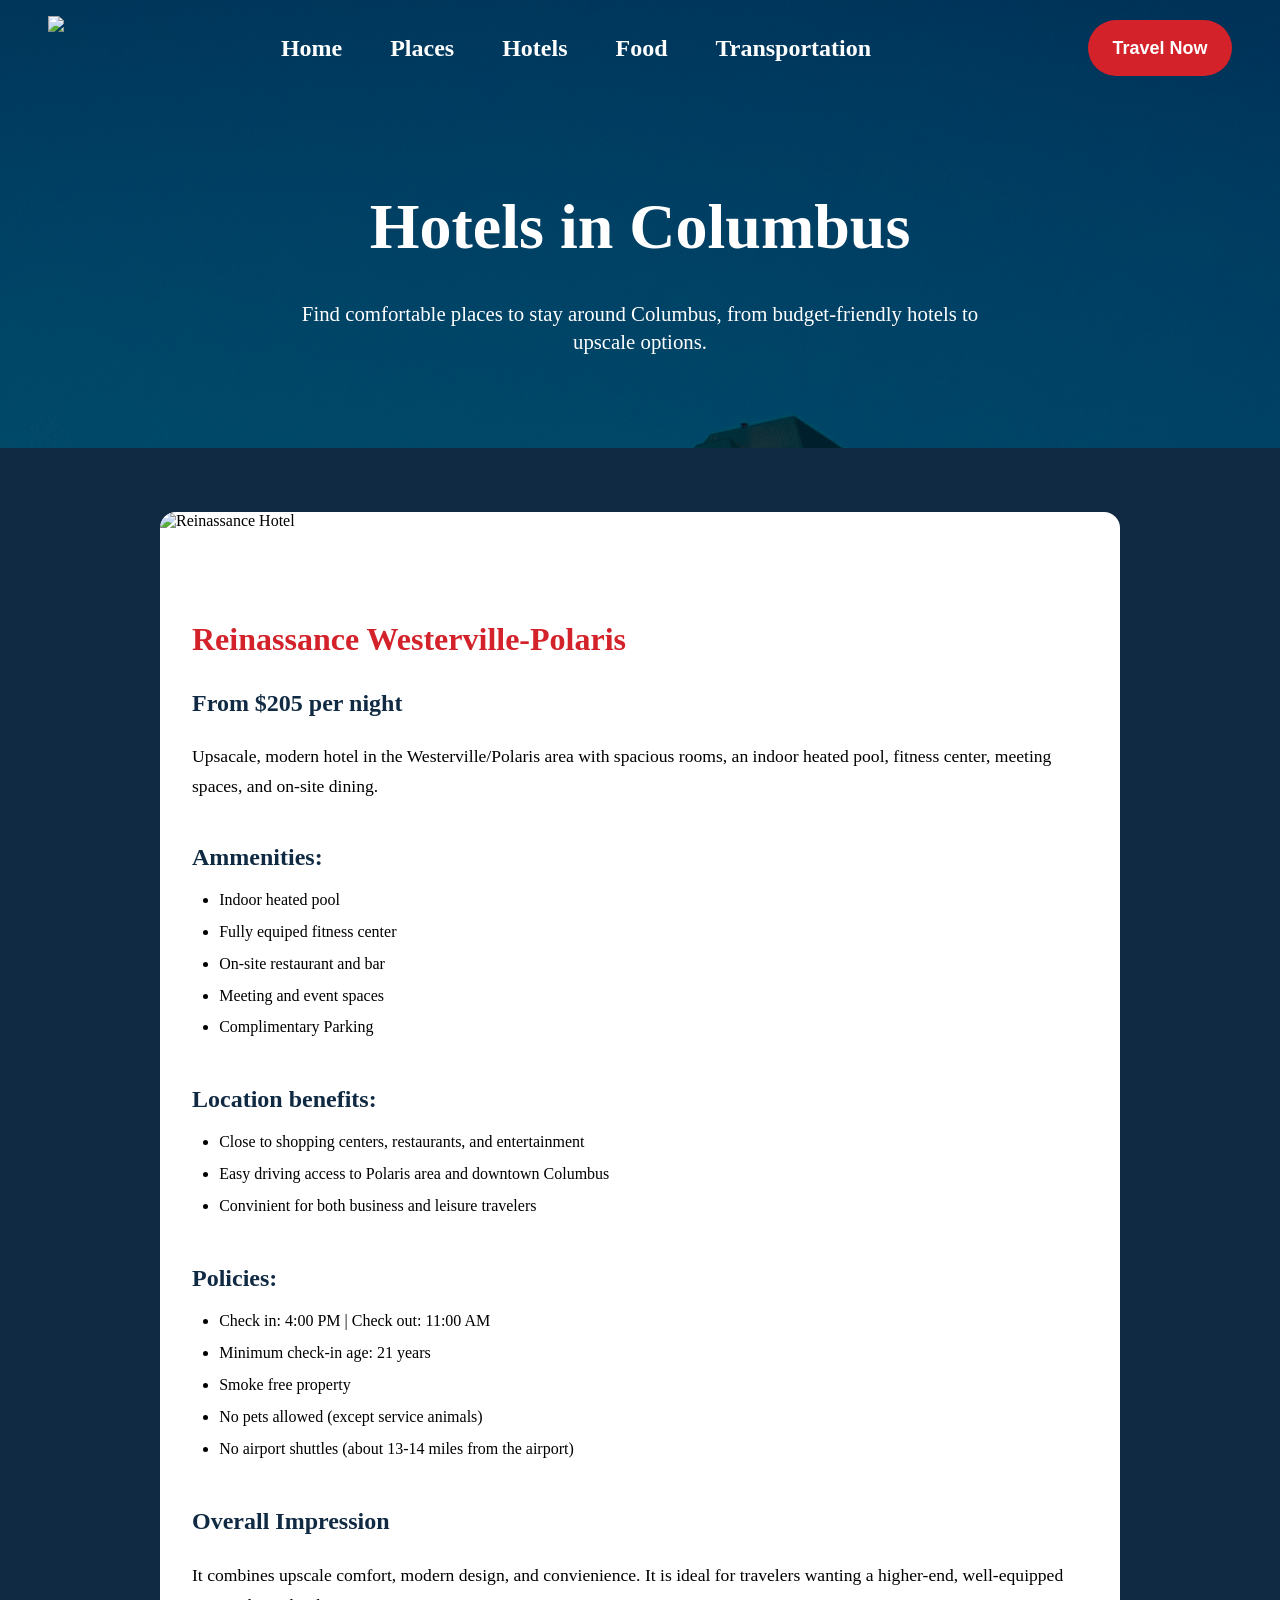
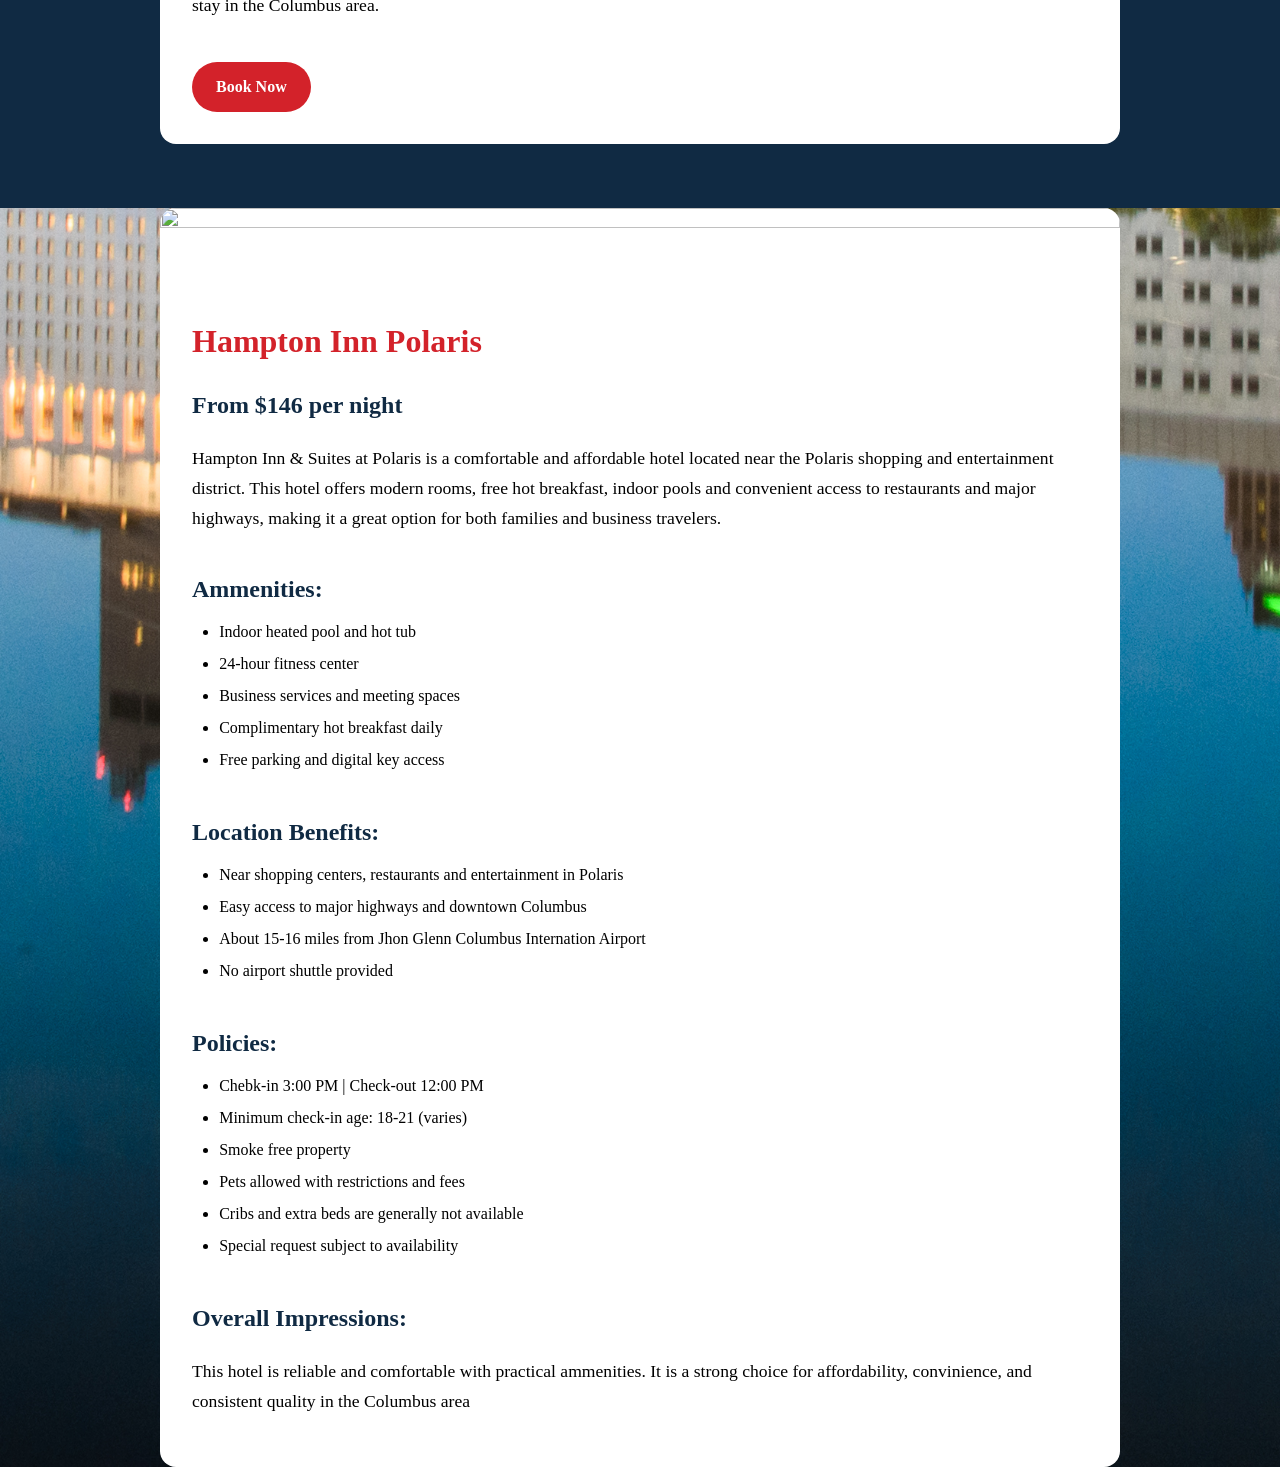
==== hotels.html @ d7c91e6f "Alejandra Quintero 5/20/2026 1:01 pm" ====
<!DOCTYPE html>
<html lang="en">
<head>
    <meta charset="UTF-8">
    <meta name="viewport" content="width=device-width, initial-scale=1.0">
    <title>Hotels</title>
    <link rel = "stylesheet" href = "stylesheet.css">
    <script src="https://kit.fontawesome.com/469e185b0f.js" crossorigin="anonymous"></script>


</head>


<body>
    <!--NAVBAR SECTION -->


    <nav class = "navbar">
        <a href="index.html" id = "navlogo">


        <img class = "img" src = "./Resources/Columbus_LogoLockUp_Red_RGB.png"></a>
        <div class = "hamburguer">
            &#9776;
        </div>
        <ul class = "navbar_menu">
            <li><a class = "nav_links" href = "index.html">Home</a></li>
            <li><a class = "nav_links" href = "places.html">Places</a></li>
            <li><a class = "nav_links" href = "hotels.html">Hotels</a></li>
            <li><a class = "nav_links" href = "food.html">Food</a></li>
            <li><a class = "nav_links" href = "transportation.html">Transportation</a></li>
        </ul>
        <button
            class = "travel_button">Travel Now</button>
        </nav>
<!--NAVBAR SECTION ENDS-->
<section>
<div class = "hotels_hero">
    <h1>Hotels in Columbus</h1>
    <p>Find comfortable places to stay around Columbus, from budget-friendly hotels to
        upscale options.
    </p>
</div>
<div class = "hotels_section">
    <div class = "hotel">
        <img src = "resources/reinassance hotel.webp" alt = "Reinassance Hotel">
        <div class = "hotel_content">
        <h2> Reinassance Westerville-Polaris</h2>
        <h3> From $205 per night</h3>
        <p> Upsacale, modern hotel in the Westerville/Polaris area with spacious rooms,
            an indoor heated pool, fitness center, meeting spaces, and on-site dining.
        </p>
        <h3>Ammenities:</h3>
        <ul>
            <li>Indoor heated pool</li>
            <li> Fully equiped fitness center</li>
            <li>On-site restaurant and bar</li>
            <li>Meeting and event spaces</li>
            <li>Complimentary Parking</li>


        </ul>
        <h3>Location benefits:</h3>
        <ul>
            <li>Close to shopping centers, restaurants, and entertainment</li>
            <li>Easy driving access to Polaris area and downtown Columbus</li>
            <li>Convinient for both business and leisure travelers</li>
        </ul>


        <h3>Policies:</h3>
        <ul>
            <li>Check in: 4:00 PM | Check out: 11:00 AM</li>
            <li>Minimum check-in age: 21 years </li>
            <li> Smoke free property </li>
            <li>No pets allowed (except service animals)</li>
            <li>No airport shuttles (about 13-14 miles from the airport)</li>


        </ul>


        <h3>Overall Impression</h3>
        <p> It combines upscale comfort, modern design, and convienience. It is ideal
            for travelers wanting a higher-end, well-equipped stay in the Columbus area.
        </p>
        <a href = "https://www.marriott.com/en-us/hotels/cmhrw-renaissance-columbus-westerville-polaris-hotel/overview/" class = "places_button">Book Now</a>
    </div>
    </div>
</div>
    <div class = "hotel">
        <img src = " alt = "Hilton Easton">
        <div class = "hotel_content">
        <h2> Hampton Inn Polaris </h2>
        <h3> From $146 per night</h3>
        <p>  Hampton Inn & Suites at Polaris is a comfortable and affordable hotel located near the
            Polaris shopping and entertainment district. This hotel offers modern rooms, free hot breakfast,
            indoor pools and convenient access to restaurants and major highways, making it a great option
            for both families and business travelers.  
        </p>
        <h3>Ammenities:</h3>
        <ul>
            <li>Indoor heated pool and hot tub</li>
            <li> 24-hour fitness center</li>
            <li>Business services and meeting spaces</li>
            <li> Complimentary hot breakfast daily </li>
            <li> Free parking and digital key access </li>


           
        </ul>


        <h3> Location Benefits:</h3>
        <ul>
            <li>Near shopping centers, restaurants and entertainment in Polaris</li>
            <li>Easy access to major highways and downtown Columbus </li>
            <li> About 15-16 miles from Jhon Glenn Columbus Internation Airport </li>
            <li> No airport shuttle provided </li>
        </ul>


        <h3>Policies:</h3>
        <ul>
            <li> Chebk-in 3:00 PM | Check-out 12:00 PM </li>
            <li>Minimum check-in age: 18-21 (varies)</li>
            <li>Smoke free property</li>
            <li>Pets allowed with restrictions and fees </li>
            <li>Cribs and extra beds are generally not available</li>
            <li>Special request subject to availability</li>
        </ul>


        <h3>Overall Impressions:</h3>
        <p> This hotel is reliable and comfortable with practical ammenities. It is a
            strong choice for affordability, convinience, and consistent quality in the
            Columbus area
        </p>


    </div>
</section>
---- stylesheet.css ----
*{
    box-sizing: border-box;
}




body{
    margin: 0;
    font-family: Gotham Book;
    background-image: url(./resources/Columbus\ May\ 2017-163-20170527.jpg);
    background-size: cover;
    background-position: center;
    background-repeat: no-repeat;
    overflow-x: hidden;  


}




/*NAVBAR STYLING */
 
.navbar{
    background-color: transparent;
    height: 6rem;
    top: 0;
    left: 0;
    display: flex;  
    flex-direction: row;
    align-items: center;
    justify-content: space-between;
    width: 100%;
    position: absolute;
    z-index: 10;
    padding: 0 3rem;
    box-sizing: border-box;


}


.img{
 height: 4rem;
 width: auto;
}


.hamburguer{
    display: none;
}
#navlogo{
    /* background-size: 100%; */
    display: flex;  
    align-items: center;
    text-decoration: none;
    /* background-clip: none; */
}






.navbar_menu{
    display: flex;
    /* flex-direction: row; */
    /* margin-bottom: 1rem;  */
    list-style: none;
    align-items: center;
    justify-content: center;
    /* margin-top: 1.5rem; */
    gap: 3rem;
    margin: 0;
    padding: 0;


}


.nav_links{
    /* padding-right: 7rem;
    padding-top: 1rem;  */
   
     font-size: 1.5rem;
    text-decoration: none;
    color: white;
    font-weight: bold;
    transition: color 0.3s ease, transform 0.3s ease;
    display: inline-block;
}


.nav_links:hover{
    color: #d3222a;
    transition: all .3s ease-in-out;
    transform: scale(1.05);
}
/* .nav_items{
    text-decoration: none;
    list-style: none;
    color: black;
    font-weight: bold;
    font-size:  2rem;
    display: inline-block;
    transition: 0.3s ease, color 0.3s ease;
} */


.travel_button{
    height: 3.5rem;
    width: 9rem;
    border-radius: 2.3rem;
    background-color: #d3222a;
    color: white;
    font-weight: bold;
    border: none;
    font-size: large;
    text-align: center;
    align-items: right;
    cursor: pointer;
    /* margin-right: 7rem;
    margin-top: 0.5rem; */
   


}


.travel_button:hover{
    color: white;
    transition: all .3s ease-in-out;
    transform: scale(1.05);
}




/*NAVBAR STYLING ENDS ********************************/


/*HERO STYLING ******************************/


.hero{
    height: 75rem;
    width: 100%;
/*
    background-image: url(./resources/Columbus\ May\ 2017-163-20170527.jpg);
    background-size: cover;
    background-position: center;
    background-repeat: no-repeat; */


    position: relative;
    box-sizing: border-box;
    padding-bottom: 4rem;
    overflow-x: hidden;








}


.hero_content{
    width: 100%;
    display: flex;
    justify-content: center;
}




.hero_p{
    color: white;
    font-size: 1.2rem;
    /* max-width: 60rem;  */
    width: 100%;
    text-align: center;  
    padding: 0 2rem;
    line-height: 1.8;
    margin: 0  auto;
}


.welcome_box{
    background: rgba(40,40,40,0.65);
    padding: 2rem 3rem;
    border-radius: 0.5rem;
    width: 100%;
    height: auto;
    backdrop-filter: blur(0.7rem);
    text-align: center;
    margin: 36rem auto 0 auto;
   


}


.hero_content h1{
  color: white;
  font-size: 4rem;
  margin-top: 1.5rem;
}






.hero_content h2{
    color: black;
    font-weight: bolder;
    font-size: 1.9rem;
}


.accordeon{
    background-color: #102a43;
    height: 80rem;
   


}
.accordeon h2{
    text-align: center;  
    font-size: 2rem;
    color: white;
}


.hero_container h2{
    color: black;
}


.card{
    display: flex;
    flex-direction: column;
    border-bottom: 1px solid hsl(275,100%,97%);
    padding-bottom: 1.5rem;


    background: white;
    padding: 2rem;
 


}


.card_p{
    display: none;
    margin: 0;
    line-height: 24px;
    color: black;
    font-size: 1.2rem;
    transition: all .3s ease-in-out;
}


.card.active .card_p, .card.active{
    display: block;
}


.title{
    display: flex;
    justify-content: space-between;
    align-items: center;
    gap: 1rem;
}


.title h3{
    font-size: 1.5rem;
    transition: color 0.3s ease-in-out;
}


.title:hover h3{
    color: #d3222a;


}


.hero_container{
    background: white;
    display: flex;  
    flex-direction: column;  
    margin-top: 2rem;
    width: 55rem;
    margin: 2rem auto;
    border-radius: 1rem;
    border: 0.06 solid lightgray;  
    overflow: hidden;
}


.plus-icon{
    width:2rem;
    height: 2rem;
}


.card_p, .card_img{
    display: none;
}


.card_img{
    width: 100%;
    height: 18rem;
    object-fit: cover;
    border-radius: 0.8rem;
    margin-top: 1rem;
   
}






/*HERO STYLING ENDS *********************************/
/*FOOTER STYLING *************/


.footer{
    background-color: #081c2c;
    width: 100%;
    position: relative;
    z-index: 5;
    padding: 3rem;


    display: flex;
    justify-content: space-between;
    align-items: flex-start;




}


.footer_section{
    display: flex;
    flex-direction: column;
    gap: 0.8rem;
    text-decoration: none;
    padding-left: 1rem;
    align-items: center;
    text-align: center;
    flex: 1;




   
}


.footer_section h3{
    color: #d3222a;
    text-decoration: none;
    text-align: center;
    font-size: 2rem;
    font-weight: bold;
    margin-top: -0.2rem;


 
}


.footer_section h2{
    margin: 0;
    color: #d3222a;  
    text-align: center;
    font-size: 2rem;
    font-weight: bold;


}


.footer_section a{
    color: white;
    text-decoration: none;
    font-size: 1.5rem;
    transition: all .3 ease;
    align-items: center;
    text-align: center;
}




.footer_section a:hover{
    color: #d3222a;
    transform: scale(1.05);


}


.footer_logo{
 height: 3.7rem;
 width: auto;
 display: block;
 /* padding: 1rem;
 align-items: left;
 /* margin-left: -4rem; */
 /* margin-bottom: 1rem;   */


}




.media_icons{
    display: flex;
    flex-direction: row;
    justify-content: space-evenly;
    align-items: center;
    margin-top: 1rem;
    width: 20rem;
   




}


.media_icons a{
    font-size: 2.5rem;
    color: white;
    transition: all .3s ease;
   
}


.media_icons a:hover{
    color: #d3222a;
    transform: scale(1.1);
}


/*Plces page styling */


.places_hero{
    min-height: 28rem;
    background: rgba(0,0,0,0.55);
    display: flex;
    flex-direction: column;
    justify-content: center;  
    align-items: center;
    color: white;
    padding: 8rem 2rem 4rem 2rem;
    text-align: center;
}


.places_hero h1{
    font-size: 4rem;
    margin-bottom: 1rem;
}


.places_hero p{
    max-width: 45rem;
    font-size: 1.3rem;
    line-height: 1.7;  
    margin: 0 auto;
}


.places_section{
    background-color: #102a43;
    display: flex;
    flex-direction: column;
    gap: 3rem;
}


.place_card{
    background: white;  
    width: 90%;
    margin: 0 auto;
    display: flex;
    gap: 2rem;
    border-radius: 1rem;
    overflow: hidden;
}


.place_img{
    flex: 1;
}


.place_img img{
    width: 100%;
    height: 100%;
    object-fit: cover;
    display: block;
}
.place_content{
    flex: 1;
    display: flex;
    flex-direction: column;
    justify-content: center;  
    padding: 2rem;
}


.place_content h2{
    color: #d3222a;
    font-size: 2rem;
    margin-bottom: 1rem;
}
.place_content p{
    color: black;
    font-size: 1.2rem;
    line-height: 1.7;
}
.places_button{
    background: #d3222a;
    color: white;  
    text-decoration: none;
    width: fit-content;
    padding: 1rem 1.5rem;  
    border-radius: 2rem;
    margin-top: 1rem;
    font-weight: bold;
    transition: .3 all ease;
}


.places_button:hover{
    background: #d3222a;
    color: white;
    transform: scale(1.05);
    transition: all .3s ease-in-out;
}




/* HOTELS PAGE */
.hotel{
    background: white;
    width: 90%;
    max-width: 60rem;
    margin: 0 auto;
    display: flex;
    flex-direction: column;
    border-radius: 1rem;
    overflow: hidden;
}
.hotels_hero{
    min-height: 28rem;
    background: rgba(0,0,0,0.55);
    display: flex;
    flex-direction: column;
    justify-content: center;
    align-items: center;
    text-align: center;
    color: white;
    padding: 8rem 2rem 4rem 2rem;
}


.hotels_hero h1{
    font-size: 4rem;
    margin-bottom: 1rem;
}
.hotels_hero p{
    max-width: 45rem;
    font-size: 1.3rem;
    line-height: 1.7rem;
}


.hotels_section{
    background-color: #102a43;
    display: flex;
    flex-direction: column;
    gap: 3rem;
    padding: 4rem 2rem;


}


.hotel{
    background: white;
    width: 90%;
    margin: 0 auto;
    border-radius: 1rem;
    overflow: hidden;
    display: flex;
    gap: 2rem;
}


.hotel img{
    height: 100%;
    width: 100%;
    object-fit: cover;
    display: block;
}
.hotel_content{
    flex: 1;
    display: flex;
    flex-direction: column;
    justify-content: center;
    padding: 2rem;
}


.hotel_content h2{
    color: #d3222a;
    font-size: 2rem;
    margin-bottom: 0.5rem;
}


.hotel_content h3{
    color: #102a43;
    font-size: 1.5rem;
    margin-bottom: 0.5rem;


}
.hotel_content p{
    color: black;
    font-size: 1.1rem;
    line-height: 1.7;
}


.hotel_content ul{
    padding-left: 1.7rem;
    margin-top: 0.5rem;
}
.hotel_content li{
    font-size: 1rem;
    line-height: 1.6;
    margin-bottom: 0.4rem;




}


.hotel_content .places_button{
    display: inline-block;
    background: #d3222a;
    color: white;
    text-decoration: none;
    font-weight: bold;
    padding: 1rem 1.5rem;
    border-radius: 2rem;
    margin-top: 1.5rem;
    transition: all .3s ease;
}


.hotel_content .places_button:hover{


    transform: scale(1.05);
    transition: all .3s ease-in-out;
}
/* MOBILE VIEW */


@media screen and (max-width: 48rem) {


    .navbar{
        flex-direction: column;
        height: auto;
        padding: 1rem;
        gap: 1rem;
    }


    .navbar_menu{
        flex-direction: column;
        gap: 1.5rem;


    }


    .nav_links{
        font-size: 1.2rem;


    }


    .hamburguer{
        display: block;
        font-size: 2.5rem;
        color: white;
        cursor: pointer;
    }


    .travel_button{
        width: 100%;
        max-width: 12rem;
        margin: 0;


    }


    .hero{
        height: auto;
        padding: 8rem 1rem 4rem 1rem;


    }


    .welcome_box{
        width: 90%;
        height: auto;
        margin: 10rem auto 0 auto;
        padding: 2rem;
    }


    .hero_content h1{
        font-size: 2.5rem;


    }


    .hero_p{
        font-size: 1rem;
        line-height: 1.6;


    }


    .hero_container{
        width: 90%;
    }


    .title h3{
        font-size: 1.1rem;
    }


    .card_p{
        font-size: 1rem;
    }


    .card_img{
        height: 12rem;


    }


    .footer{
        flex-direction: column;
        align-items: center;
        text-align: center;
        gap: 3rem;
    }


    .media_icons{
        width: auto;
        gap: 1rem;


    }


}
*{
    box-sizing: border-box;
}




body{
    margin: 0;
    font-family: Gotham Book;
    background-image: url(./resources/Columbus\ May\ 2017-163-20170527.jpg);
    background-size: cover;
    background-position: center;
    background-repeat: no-repeat;
    overflow-x: hidden;  


}




/*NAVBAR STYLING */
 
.navbar{
    background-color: transparent;
    height: 6rem;
    top: 0;
    left: 0;
    display: flex;  
    flex-direction: row;
    align-items: center;
    justify-content: space-between;
    width: 100%;
    position: absolute;
    z-index: 10;
    padding: 0 3rem;
    box-sizing: border-box;


}


.img{
 height: 4rem;
 width: auto;
}


.hamburguer{
    display: none;
}
#navlogo{
    /* background-size: 100%; */
    display: flex;  
    align-items: center;
    text-decoration: none;
    /* background-clip: none; */
}






.navbar_menu{
    display: flex;
    /* flex-direction: row; */
    /* margin-bottom: 1rem;  */
    list-style: none;
    align-items: center;
    justify-content: center;
    /* margin-top: 1.5rem; */
    gap: 3rem;
    margin: 0;
    padding: 0;


}


.nav_links{
    /* padding-right: 7rem;
    padding-top: 1rem;  */
   
     font-size: 1.5rem;
    text-decoration: none;
    color: white;
    font-weight: bold;
    transition: color 0.3s ease, transform 0.3s ease;
    display: inline-block;
}


.nav_links:hover{
    color: #d3222a;
    transition: all .3s ease-in-out;
    transform: scale(1.05);
}
/* .nav_items{
    text-decoration: none;
    list-style: none;
    color: black;
    font-weight: bold;
    font-size:  2rem;
    display: inline-block;
    transition: 0.3s ease, color 0.3s ease;
} */


.travel_button{
    height: 3.5rem;
    width: 9rem;
    border-radius: 2.3rem;
    background-color: #d3222a;
    color: white;
    font-weight: bold;
    border: none;
    font-size: large;
    text-align: center;
    align-items: right;
    cursor: pointer;
    /* margin-right: 7rem;
    margin-top: 0.5rem; */
   


}


.travel_button:hover{
    color: white;
    transition: all .3s ease-in-out;
    transform: scale(1.05);
}




/*NAVBAR STYLING ENDS ********************************/


/*HERO STYLING ******************************/


.hero{
    height: 75rem;
    width: 100%;
/*
    background-image: url(./resources/Columbus\ May\ 2017-163-20170527.jpg);
    background-size: cover;
    background-position: center;
    background-repeat: no-repeat; */


    position: relative;
    box-sizing: border-box;
    padding-bottom: 4rem;
    overflow-x: hidden;








}


.hero_content{
    width: 100%;
    display: flex;
    justify-content: center;
}




.hero_p{
    color: white;
    font-size: 1.2rem;
    /* max-width: 60rem;  */
    width: 100%;
    text-align: center;  
    padding: 0 2rem;
    line-height: 1.8;
    margin: 0  auto;
}


.welcome_box{
    background: rgba(40,40,40,0.65);
    padding: 2rem 3rem;
    border-radius: 0.5rem;
    width: 100%;
    height: auto;
    backdrop-filter: blur(0.7rem);
    text-align: center;
    margin: 36rem auto 0 auto;
   


}


.hero_content h1{
  color: white;
  font-size: 4rem;
  margin-top: 1.5rem;
}






.hero_content h2{
    color: black;
    font-weight: bolder;
    font-size: 1.9rem;
}


.accordeon{
    background-color: #102a43;
    height: 80rem;
   


}
.accordeon h2{
    text-align: center;  
    font-size: 2rem;
    color: white;
}


.hero_container h2{
    color: black;
}


.card{
    display: flex;
    flex-direction: column;
    border-bottom: 1px solid hsl(275,100%,97%);
    padding-bottom: 1.5rem;


    background: white;
    padding: 2rem;
 


}


.card_p{
    display: none;
    margin: 0;
    line-height: 24px;
    color: black;
    font-size: 1.2rem;
    transition: all .3s ease-in-out;
}


.card.active .card_p, .card.active{
    display: block;
}


.title{
    display: flex;
    justify-content: space-between;
    align-items: center;
    gap: 1rem;
}


.title h3{
    font-size: 1.5rem;
    transition: color 0.3s ease-in-out;
}


.title:hover h3{
    color: #d3222a;


}


.hero_container{
    background: white;
    display: flex;  
    flex-direction: column;  
    margin-top: 2rem;
    width: 55rem;
    margin: 2rem auto;
    border-radius: 1rem;
    border: 0.06 solid lightgray;  
    overflow: hidden;
}


.plus-icon{
    width:2rem;
    height: 2rem;
}


.card_p, .card_img{
    display: none;
}


.card_img{
    width: 100%;
    height: 18rem;
    object-fit: cover;
    border-radius: 0.8rem;
    margin-top: 1rem;
   
}






/*HERO STYLING ENDS *********************************/
/*FOOTER STYLING *************/


.footer{
    background-color: #081c2c;
    width: 100%;
    position: relative;
    z-index: 5;
    padding: 3rem;


    display: flex;
    justify-content: space-between;
    align-items: flex-start;




}


.footer_section{
    display: flex;
    flex-direction: column;
    gap: 0.8rem;
    text-decoration: none;
    padding-left: 1rem;
    align-items: center;
    text-align: center;
    flex: 1;




   
}


.footer_section h3{
    color: #d3222a;
    text-decoration: none;
    text-align: center;
    font-size: 2rem;
    font-weight: bold;
    margin-top: -0.2rem;


 
}


.footer_section h2{
    margin: 0;
    color: #d3222a;  
    text-align: center;
    font-size: 2rem;
    font-weight: bold;


}


.footer_section a{
    color: white;
    text-decoration: none;
    font-size: 1.5rem;
    transition: all .3 ease;
    align-items: center;
    text-align: center;
}




.footer_section a:hover{
    color: #d3222a;
    transform: scale(1.05);


}


.footer_logo{
 height: 3.7rem;
 width: auto;
 display: block;
 /* padding: 1rem;
 align-items: left;
 /* margin-left: -4rem; */
 /* margin-bottom: 1rem;   */


}




.media_icons{
    display: flex;
    flex-direction: row;
    justify-content: space-evenly;
    align-items: center;
    margin-top: 1rem;
    width: 20rem;
   




}


.media_icons a{
    font-size: 2.5rem;
    color: white;
    transition: all .3s ease;
   
}


.media_icons a:hover{
    color: #d3222a;
    transform: scale(1.1);
}


/*Plces page styling */


.places_hero{
    min-height: 28rem;
    background: rgba(0,0,0,0.55);
    display: flex;
    flex-direction: column;
    justify-content: center;  
    align-items: center;
    color: white;
    padding: 8rem 2rem 4rem 2rem;
    text-align: center;
}


.places_hero h1{
    font-size: 4rem;
    margin-bottom: 1rem;
}


.places_hero p{
    max-width: 45rem;
    font-size: 1.3rem;
    line-height: 1.7;  
    margin: 0 auto;
}


.places_section{
    background-color: #102a43;
    display: flex;
    flex-direction: column;
    gap: 3rem;
}


.place_card{
    background: white;  
    width: 90%;
    margin: 0 auto;
    display: flex;
    gap: 2rem;
    border-radius: 1rem;
    overflow: hidden;
}


.place_img{
    flex: 1;
}


.place_img img{
    width: 100%;
    height: 100%;
    object-fit: cover;
    display: block;
}
.place_content{
    flex: 1;
    display: flex;
    flex-direction: column;
    justify-content: center;  
    padding: 2rem;
}


.place_content h2{
    color: #d3222a;
    font-size: 2rem;
    margin-bottom: 1rem;
}
.place_content p{
    color: black;
    font-size: 1.2rem;
    line-height: 1.7;
}
.places_button{
    background: #d3222a;
    color: white;  
    text-decoration: none;
    width: fit-content;
    padding: 1rem 1.5rem;  
    border-radius: 2rem;
    margin-top: 1rem;
    font-weight: bold;
    transition: .3 all ease;
}


.places_button:hover{
    background: #d3222a;
    color: white;
    transform: scale(1.05);
    transition: all .3s ease-in-out;
}




/* HOTELS PAGE */
.hotel{
    background: white;
    width: 90%;
    max-width: 60rem;
    margin: 0 auto;
    display: flex;
    flex-direction: column;
    border-radius: 1rem;
    overflow: hidden;
}
.hotels_hero{
    min-height: 28rem;
    background: rgba(0,0,0,0.55);
    display: flex;
    flex-direction: column;
    justify-content: center;
    align-items: center;
    text-align: center;
    color: white;
    padding: 8rem 2rem 4rem 2rem;
}


.hotels_hero h1{
    font-size: 4rem;
    margin-bottom: 1rem;
}
.hotels_hero p{
    max-width: 45rem;
    font-size: 1.3rem;
    line-height: 1.7rem;
}


.hotels_section{
    background-color: #102a43;
    display: flex;
    flex-direction: column;
    gap: 3rem;
    padding: 4rem 2rem;


}


.hotel{
    background: white;
    width: 90%;
    margin: 0 auto;
    border-radius: 1rem;
    overflow: hidden;
    display: flex;
    gap: 2rem;
}


.hotel img{
    height: 100%;
    width: 100%;
    object-fit: cover;
    display: block;
}
.hotel_content{
    flex: 1;
    display: flex;
    flex-direction: column;
    justify-content: center;
    padding: 2rem;
}


.hotel_content h2{
    color: #d3222a;
    font-size: 2rem;
    margin-bottom: 0.5rem;
}


.hotel_content h3{
    color: #102a43;
    font-size: 1.5rem;
    margin-bottom: 0.5rem;


}
.hotel_content p{
    color: black;
    font-size: 1.1rem;
    line-height: 1.7;
}


.hotel_content ul{
    padding-left: 1.7rem;
    margin-top: 0.5rem;
}
.hotel_content li{
    font-size: 1rem;
    line-height: 1.6;
    margin-bottom: 0.4rem;




}


.hotel_content .places_button{
    display: inline-block;
    background: #d3222a;
    color: white;
    text-decoration: none;
    font-weight: bold;
    padding: 1rem 1.5rem;
    border-radius: 2rem;
    margin-top: 1.5rem;
    transition: all .3s ease;
}


.hotel_content .places_button:hover{


    transform: scale(1.05);
    transition: all .3s ease-in-out;
}
/* MOBILE VIEW */


@media screen and (max-width: 48rem) {


    .navbar{
        flex-direction: column;
        height: auto;
        padding: 1rem;
        gap: 1rem;
    }


    .navbar_menu{
        flex-direction: column;
        gap: 1.5rem;


    }


    .nav_links{
        font-size: 1.2rem;


    }


    .hamburguer{
        display: block;
        font-size: 2.5rem;
        color: white;
        cursor: pointer;
    }


    .travel_button{
        width: 100%;
        max-width: 12rem;
        margin: 0;


    }


    .hero{
        height: auto;
        padding: 8rem 1rem 4rem 1rem;


    }


    .welcome_box{
        width: 90%;
        height: auto;
        margin: 10rem auto 0 auto;
        padding: 2rem;
    }


    .hero_content h1{
        font-size: 2.5rem;


    }


    .hero_p{
        font-size: 1rem;
        line-height: 1.6;


    }


    .hero_container{
        width: 90%;
    }


    .title h3{
        font-size: 1.1rem;
    }


    .card_p{
        font-size: 1rem;
    }


    .card_img{
        height: 12rem;


    }


    .footer{
        flex-direction: column;
        align-items: center;
        text-align: center;
        gap: 3rem;
    }


    .media_icons{
        width: auto;
        gap: 1rem;


    }


}
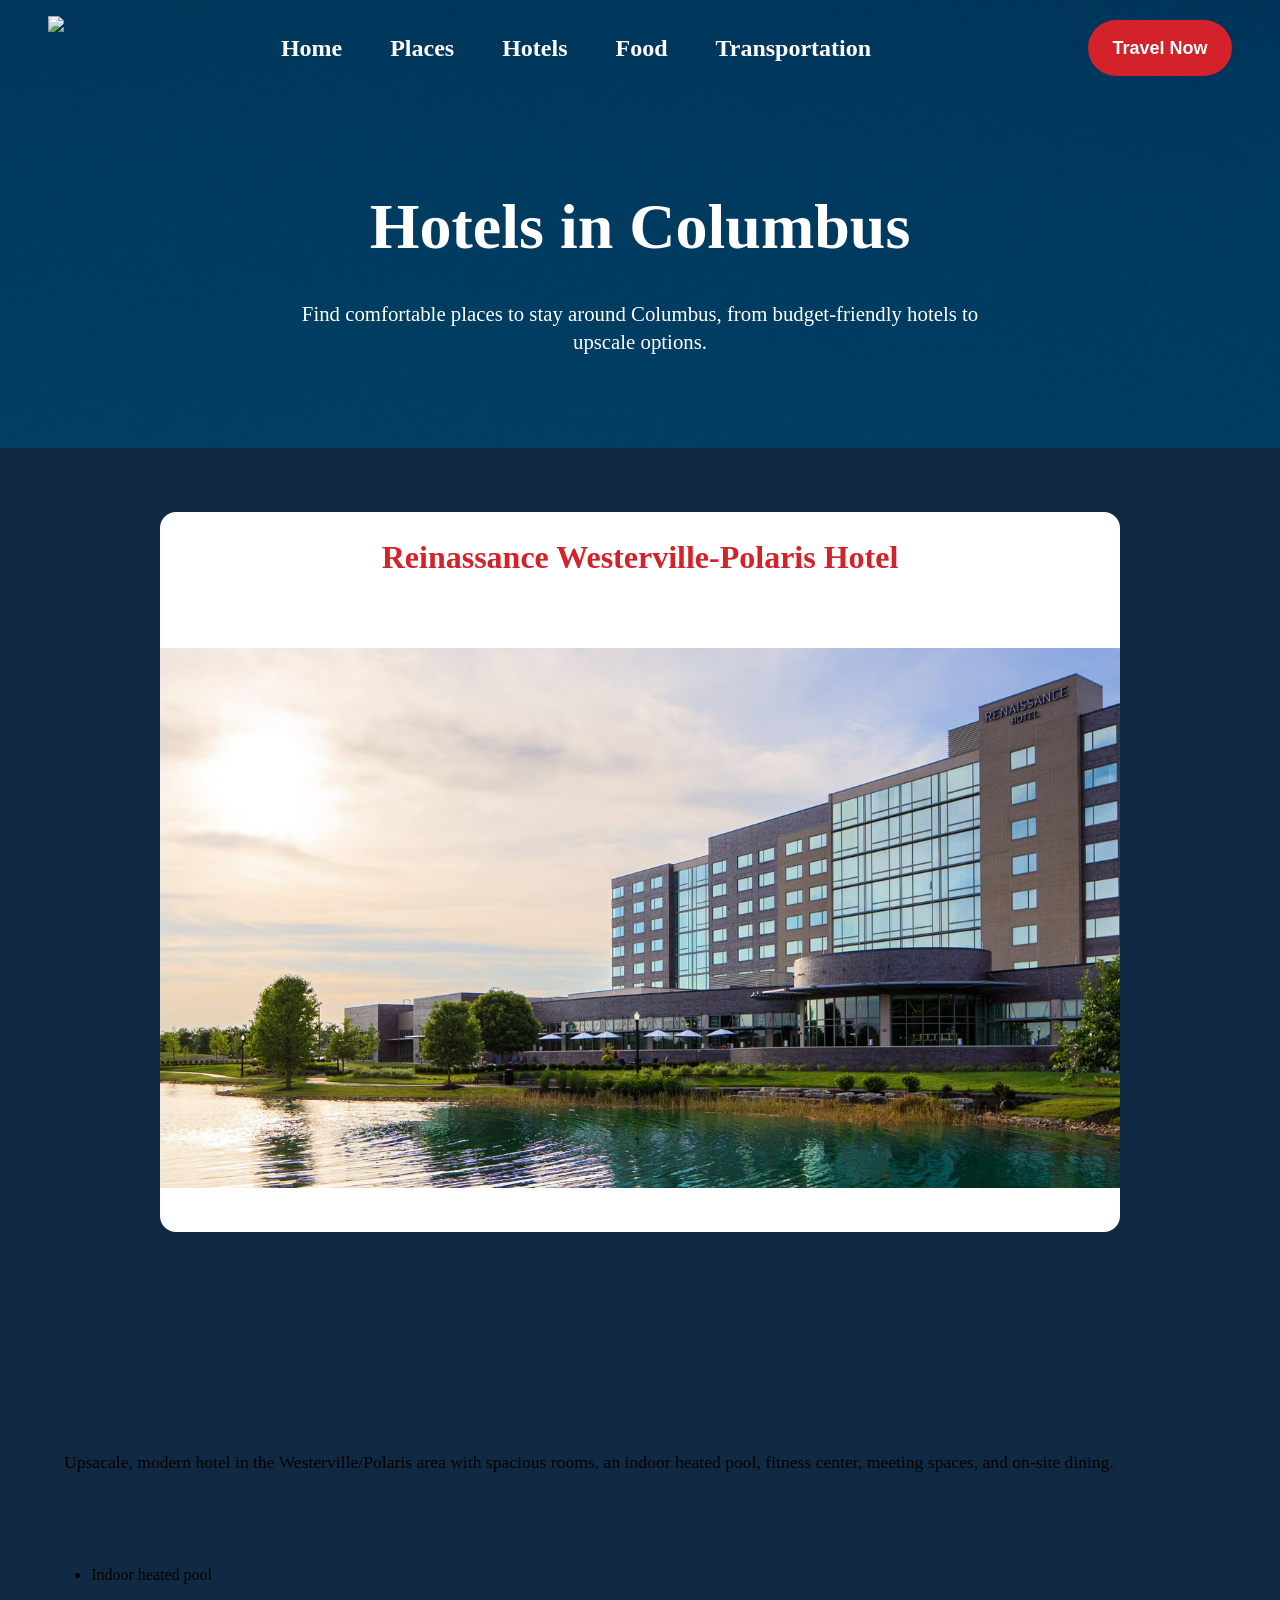
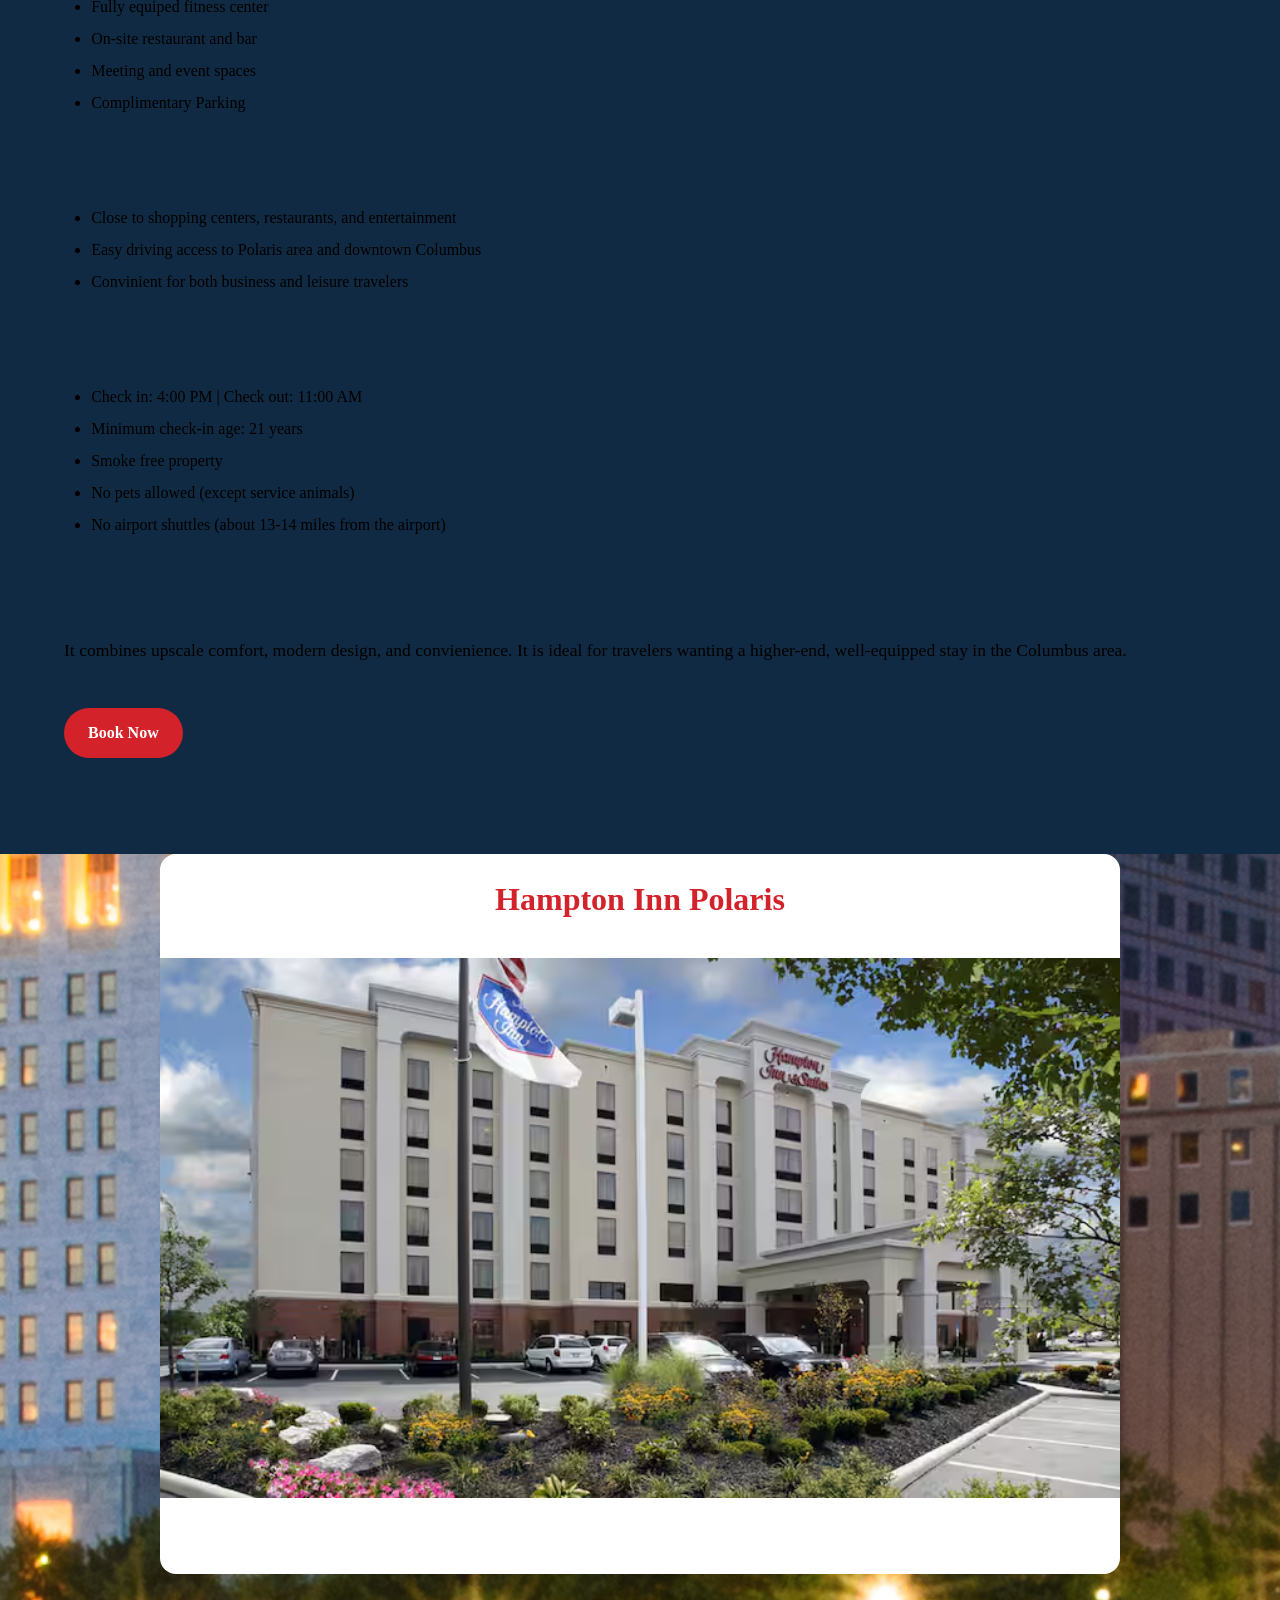
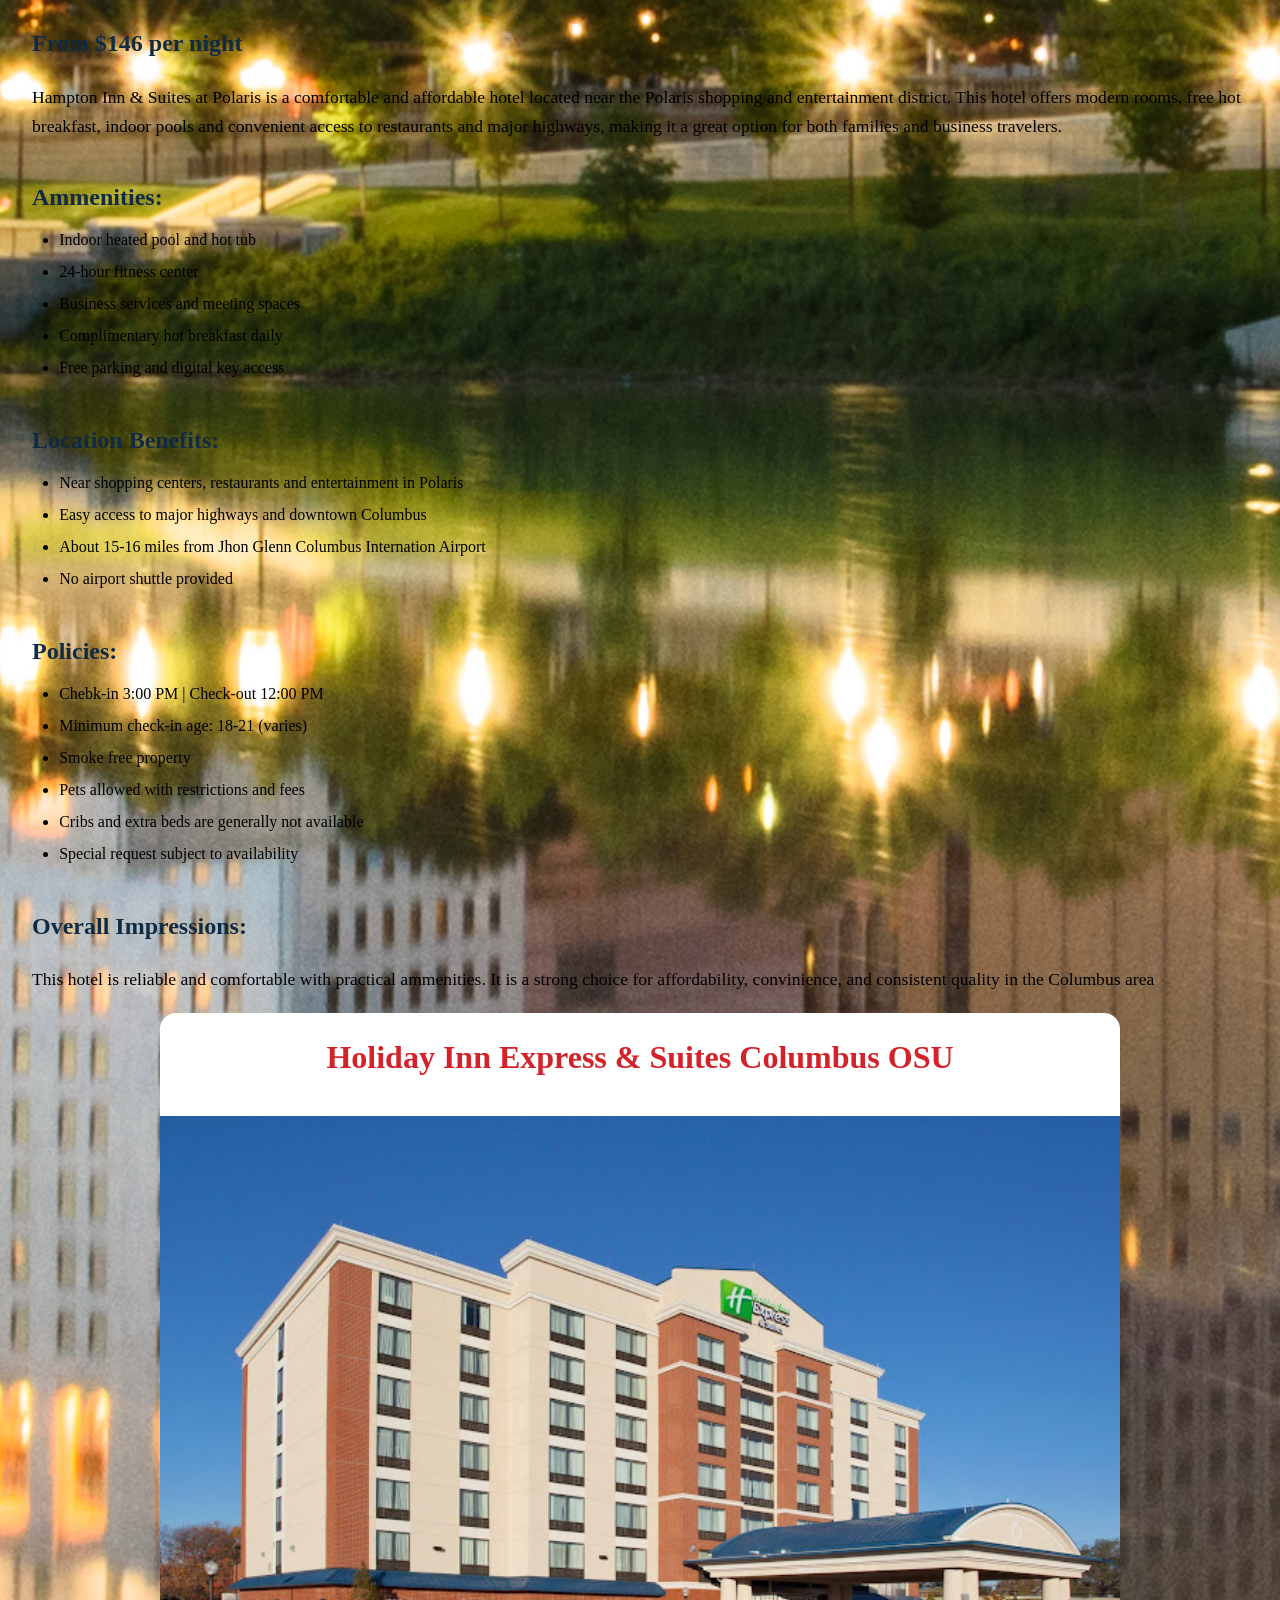
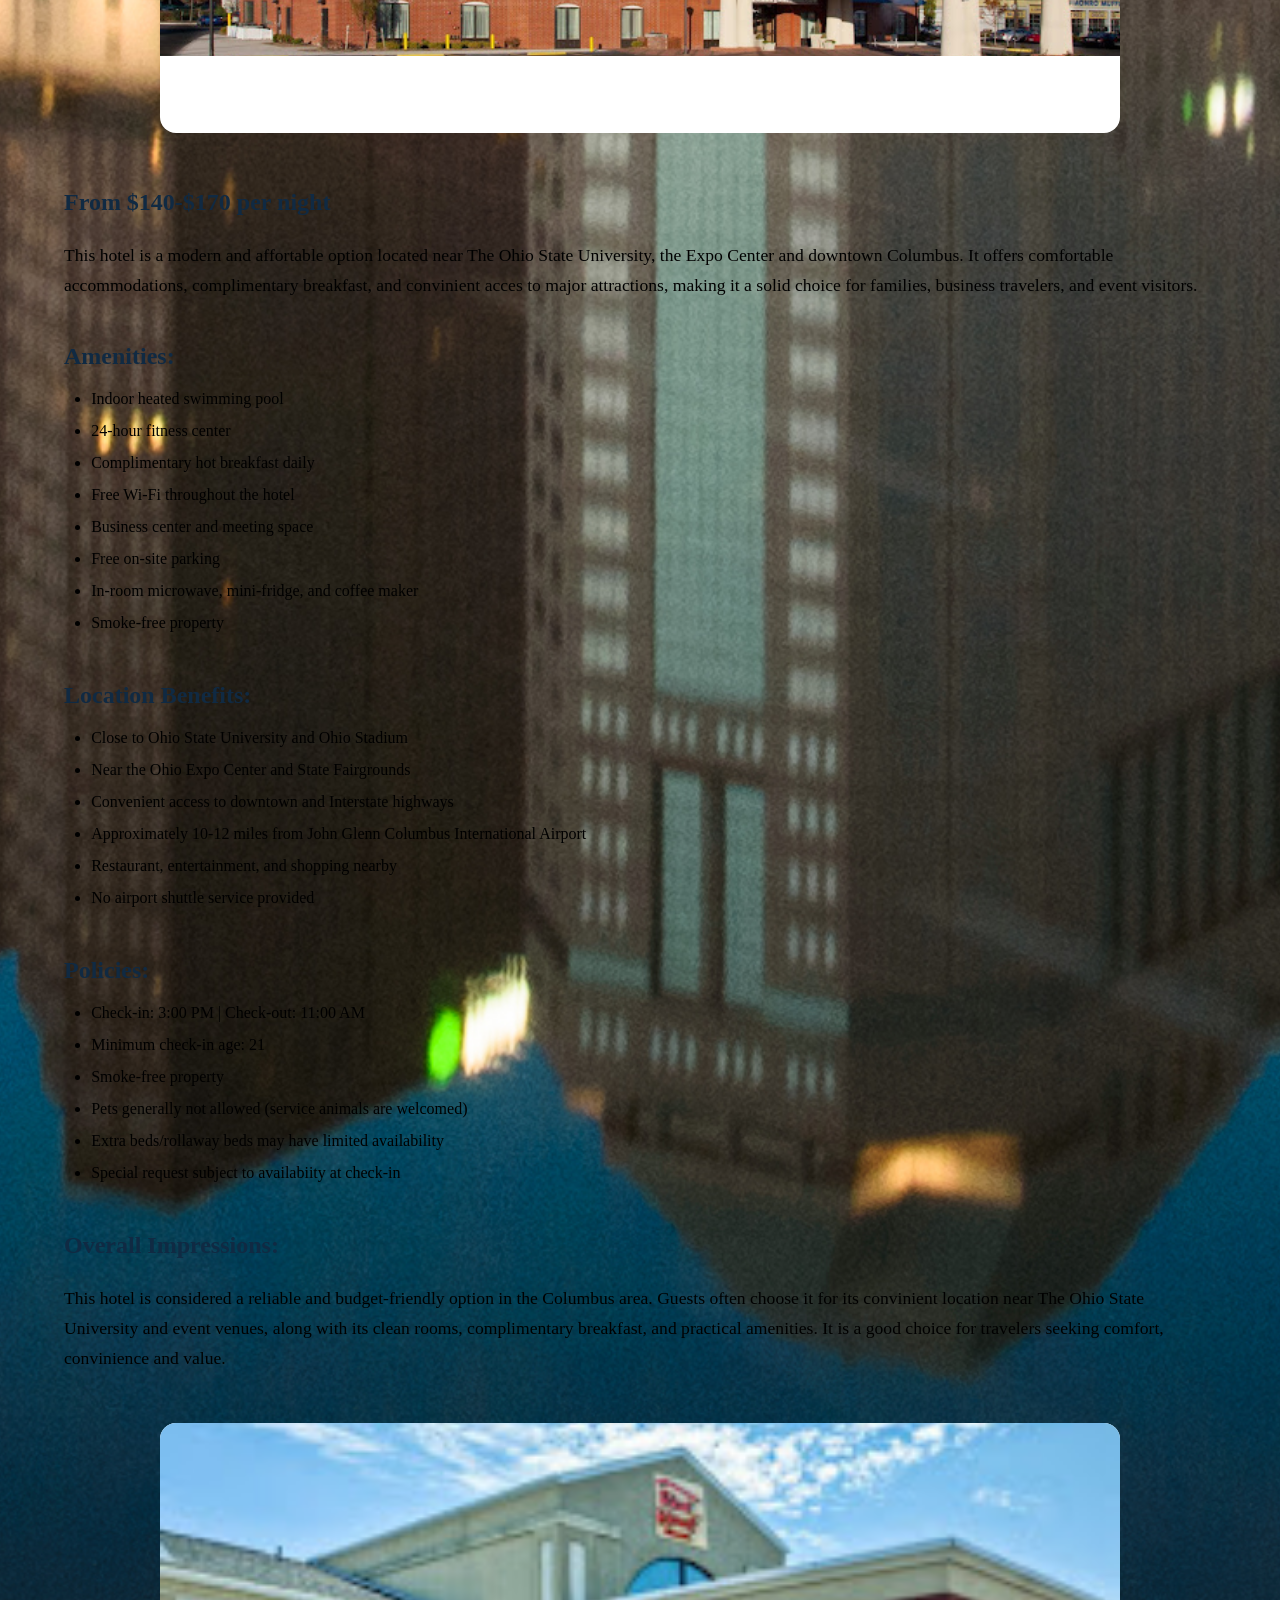
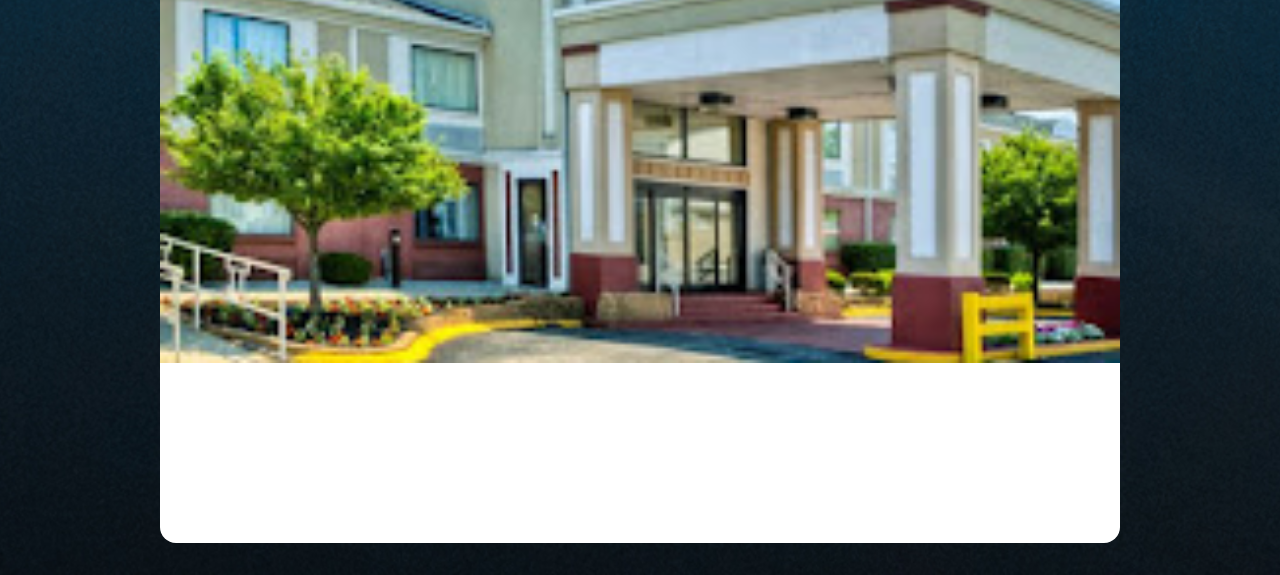
==== commit f220ed9d: "Alejandra Quintero 5/22/2026 10:39 am" ====
--- a/hotels.html
+++ b/hotels.html
@@ -16,7 +16,7 @@
 
 
     <nav class = "navbar">
-        <a href="index.html" id = "navlogo">
+        <a href="hotels.html" id = "navlogo">
 
 
         <img class = "img" src = "./Resources/Columbus_LogoLockUp_Red_RGB.png"></a>
@@ -43,9 +43,25 @@
 </div>
 <div class = "hotels_section">
     <div class = "hotel">
-        <img src = "resources/reinassance hotel.webp" alt = "Reinassance Hotel">
+        <h2>Reinassance Westerville-Polaris Hotel</h2>
+        <div class = slider_wrapper></div>
+        <div class = "slider">
+            <img id = "slider-1" src = "resources/Reinassance Westerville - Polaris.avif" alt = "Reinassance Westerville Hotel ">
+            <img id = "slider-2" src = "resources/room reinassance hotel.avif" alt = "Rooms at Reinassance">
+            <img id = "slider-3" src = "resources/pool reinassance.avif" alt = "Pool at Reinassance">
+            <img id = "slider-4" src = "resources/reinassance all.jpg" alt = "front hotel">
+        </div>
+        <div class = "slider_nav>">
+            <a href = "#slider-1"></a>
+            <a href = "#slider-2"></a>
+            <a href = "slider-3"></a>
+            <a href = "slider-4"></a>
+        </div>
+        </div>
+
+
         <div class = "hotel_content">
-        <h2> Reinassance Westerville-Polaris</h2>
+        <h3>About This Hotel:</h3>
         <h3> From $205 per night</h3>
         <p> Upsacale, modern hotel in the Westerville/Polaris area with spacious rooms,
             an indoor heated pool, fitness center, meeting spaces, and on-site dining.
@@ -87,11 +103,23 @@
         <a href = "https://www.marriott.com/en-us/hotels/cmhrw-renaissance-columbus-westerville-polaris-hotel/overview/" class = "places_button">Book Now</a>
     </div>
     </div>
-</div>
+
     <div class = "hotel">
-        <img src = " alt = "Hilton Easton">
+        <h2> Hampton Inn Polaris </h2>
+         <div class = "slider">
+            <img id = "slider-1" src = "resources/Hampton Inn Polaris Front.avif" alt = "Hampton Inn Polaris Front">
+            <img id = "slider-2" src = "resources/Hampton Polaris Room.avif" alt = "Hampton Inn Room">
+            <img id = "slider-3" src = "resources/Hampton Polaris Lobby.avif" alt = "Hampton Inn Lobby">
+            <img id = "slider-4" src = "resources/Hampton Polaris Pool.avif" alt = "Hampton Inn Pool">
+        </div>
+        <div class = "slider_nav>">
+            <a href = "#slider-1"></a>
+            <a href = "#slider-2"></a>
+            <a href = "slider-3"></a>
+            <a href = "slider-4"></a>
+        </div>
+        </div>
         <div class = "hotel_content">
-        <h2> Hampton Inn Polaris </h2>
         <h3> From $146 per night</h3>
         <p>  Hampton Inn & Suites at Polaris is a comfortable and affordable hotel located near the
             Polaris shopping and entertainment district. This hotel offers modern rooms, free hot breakfast,
@@ -137,6 +165,84 @@
             Columbus area
         </p>
 
+        <div class = "hotel">
+            <h2>Holiday Inn Express & Suites Columbus OSU </h2>
+            <div class = "slider">
+            <img id = "slider-1" src = "resources/Holiday.jpg" alt = "Holiday Inn Express Front">
+            <img id = "slider-2" src = "resources/Holiday Inn Express Lobby.avif" alt = "Holiday Inn Express Lobby">
+            <img id = "slider-3" src = "resources/Holiday Inn Express Rooms.avif" alt = "Holiday Inn Express Rooms">
+            <img id = "slider-4" src = "resources/Holiday Inn Express More.avif" alt  = "Holiday Inn Express More">
+        </div>
+        <div class = "slider_nav>">
+            <a href = "#slider-1"></a>
+            <a href = "#slider-2"></a>
+            <a href = "slider-3"></a>
+            <a href = "slider-4"></a>
+        </div>
+        </div>
+        <div class = "hotel_content">
+            <h3>From $140-$170 per night</h3>
+            <p> This hotel is a modern and affortable option located near The Ohio State University, the Expo Center 
+                and downtown Columbus. It offers comfortable accommodations, complimentary breakfast, and convinient acces 
+                to major attractions, making it a solid choice for families, business travelers, and event visitors. 
+            </p>
+            <h3> Amenities:</h3>
+            <ul>
+                <li> Indoor heated swimming pool</li>
+                <li>24-hour fitness center</li>
+                <li>Complimentary hot breakfast daily</li>
+                <li>Free Wi-Fi throughout the hotel</li>
+                <li>Business center and meeting space</li>
+                <li>Free on-site parking</li>
+                <li>In-room microwave, mini-fridge, and coffee maker</li>
+                <li>Smoke-free property</li>
+            </ul>
+
+            <h3>Location Benefits:</h3>
+            <ul>
+                <li>Close to Ohio State University and Ohio Stadium </li>
+                <li> Near the Ohio Expo Center and State Fairgrounds</li>
+                <li>Convenient access to downtown and Interstate highways </li>
+                <li>Approximately 10-12 miles from John Glenn Columbus International Airport</li>
+                <li> Restaurant, entertainment, and shopping nearby</li>
+                <li> No airport shuttle service provided </li>
+            </ul>
+
+            <h3>Policies:</h3>
+            <ul>
+                <li>Check-in: 3:00 PM | Check-out: 11:00 AM</li>
+                <li>Minimum check-in age: 21 </li>
+                <li>Smoke-free property</li>
+                <li>Pets generally not allowed (service animals are welcomed)</li>
+                <li>Extra beds/rollaway beds may have limited availability</li>
+                <li>Special request subject to availabiity at check-in</li>
+            </ul>
+
+            <h3>Overall Impressions: </h3>
+            <p>This hotel is considered a reliable and budget-friendly option in the Columbus area. Guests often 
+                choose it for its convinient location near The Ohio State University and event venues, along with its clean rooms, 
+                complimentary breakfast, and practical amenities. It is a good choice for travelers seeking comfort, convinience 
+                and value. 
+            </p>
+
+        </div>
+        <div class = "hotel">
+            <div class = "slider">
+            <img id = "slider-1" src = "resources/Red Roof Outside.jpg" alt = "Red Roof Outside">
+            <img id = "slider-2" src = "resources/Red Roof Rooms.jpg" alt = "Red Roof Rooms">
+            <img id = "slider-3" src = "resources/Red Roof room.jpg" alt = "Red Roof Rooms">
+            <img id = "slider-4" src = "resources/Red Roof Fitness Center.jpg" alt = "Red Roof Welcome Center">
+        </div>
+        <div class = "slider_nav>">
+            <a href = "#slider-1"></a>
+            <a href = "#slider-2"></a>
+            <a href = "slider-3"></a>
+            <a href = "slider-4"></a>
+
+        </div>
+
 
     </div>
+
+</div>
 </section>
--- a/stylesheet.css
+++ b/stylesheet.css
@@ -13,7 +13,6 @@
     background-position: center;
     background-repeat: no-repeat;
     overflow-x: hidden;  
-
 
 }
 
@@ -287,7 +286,6 @@
 
 .title:hover h3{
     color: #d3222a;
-
 
 }
 
@@ -310,6 +308,19 @@
     height: 2rem;
 }
 
+.card_p, .card_img{
+    display: none; 
+}
+
+.card_img{
+    width: 100%; 
+    height: 18rem;
+    object-fit: cover; 
+    border-radius: 0.8rem; 
+    margin-top: 1rem; 
+    
+}
+
 
 .card_p, .card_img{
     display: none;
@@ -393,7 +404,7 @@
 }
 
 
-.footer_section a{
+/* .footer_section a{
     color: white;
     text-decoration: none;
     font-size: 1.5rem;
@@ -423,8 +434,8 @@
  /* margin-bottom: 1rem;   */
 
 
-}
-
+
+ */
 
 
 
@@ -562,6 +573,7 @@
 /* HOTELS PAGE */
 .hotel{
     background: white;
+    height: 45rem;
     width: 90%;
     max-width: 60rem;
     margin: 0 auto;
@@ -631,10 +643,11 @@
 }
 
 
-.hotel_content h2{
+.hotel h2{
     color: #d3222a;
     font-size: 2rem;
     margin-bottom: 0.5rem;
+    text-align: center; 
 }
 
 
@@ -1490,6 +1503,51 @@
     transform: scale(1.05);
     transition: all .3s ease-in-out;
 }
+
+.slider_wrapper{
+    position: relative; 
+    max-width: 40rem; 
+    margin: 0 auto; 
+}
+
+.slider{
+    display: flex; 
+    aspect-ratio: 16/9; 
+    overflow-x: auto; 
+    scroll-snap-type: x mandatory; 
+    scroll-behavior: smooth; 
+    box-shadow: 0 1.5rem 3rem -0.75rem hsla(0,0%.0%,0.25); 
+}
+
+.slider img{
+    flex: 1 0 100%; 
+    scroll-snap-align: start; 
+    object-fit: cover; 
+}
+
+.slider_nav{
+    display: flex; 
+    column-gap: 1rem; 
+    position: absolute; 
+    bottom: 1.25rem;
+    left: 50%;
+    transform: translateX(-50%);
+    z-index: 1; 
+}
+
+.slider_nav a{
+    width: 0.5rem; 
+    height: 0.5rem; 
+    border-radius: 50%; 
+    background-color: #fff; 
+    opacity: 0.75;
+    transition: opacity ease 250ms; 
+
+} 
+
+.slider_nav a:hover{
+    opacity: 1;  
+}
 /* MOBILE VIEW */
 
 
